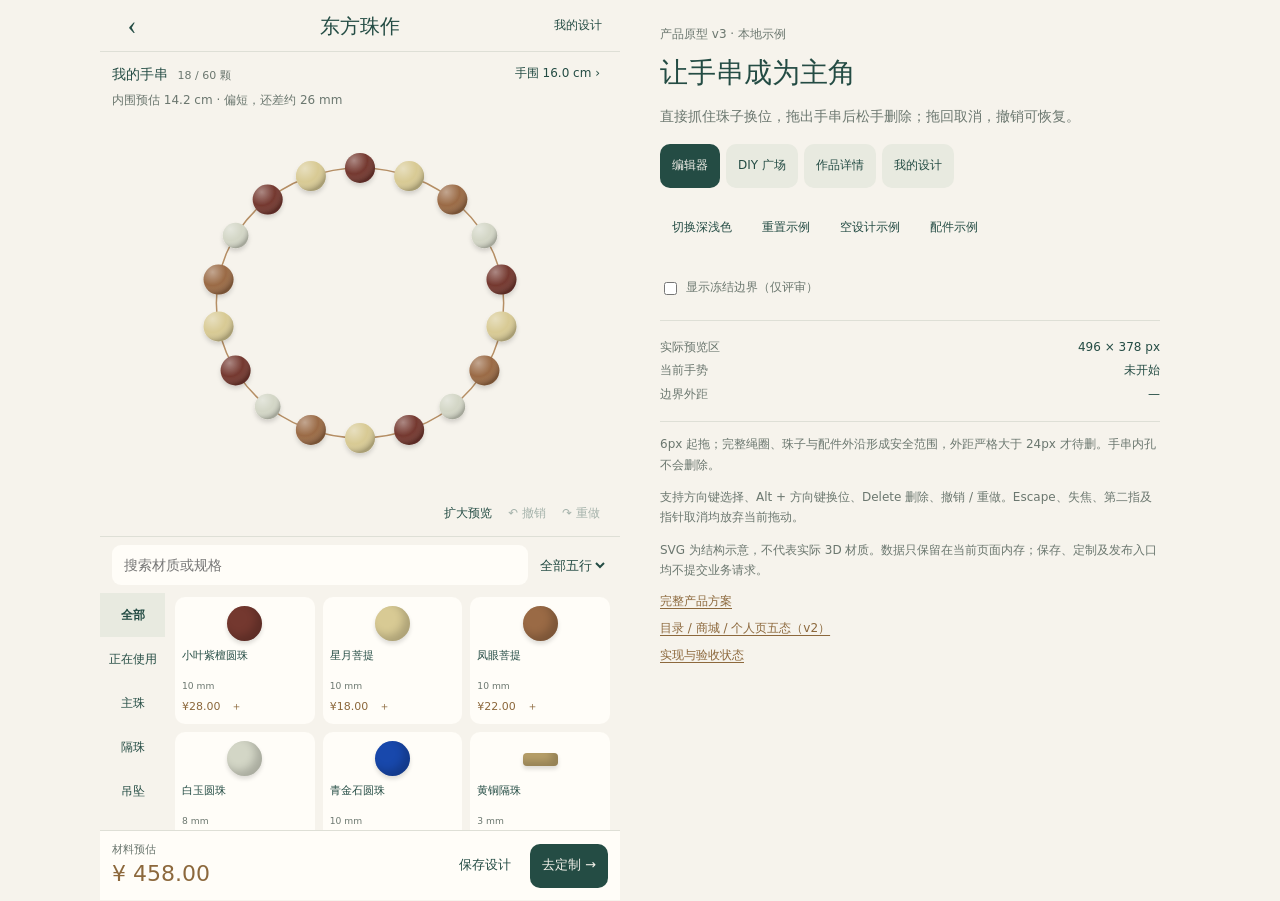
==== docs/product/prototypes/diy-direct-drag-v3/index.html @ c30945e5 "docs: specify DIY direct manipulation and design management" ====
<!doctype html>
<html lang="zh-CN">
<head>
  <meta charset="utf-8">
  <meta name="viewport" content="width=device-width,initial-scale=1">
  <title>大画布与直接拖拽 · 产品原型 v3</title>
  <link rel="stylesheet" href="prototype.css">
</head>
<body>
  <main class="prototype-layout">
    <div class="app" id="app" data-screen="editor">
      <header class="app-header"><button id="back" class="quiet icon" aria-label="返回 DIY 广场">‹</button><span id="page-title">东方珠作</span><button id="mine-entry" class="quiet small">我的设计</button></header>

      <section id="editor-screen" class="screen editor-screen" aria-label="DIY 编辑器">
        <div class="stage">
          <div class="design-meta"><span id="design-name">我的手串 <small id="count"></small></span><button id="wrist" class="quiet small">手围 16.0 cm ›</button></div>
          <p id="fit" class="fit"></p>
          <div id="scene" class="scene">
            <svg id="canvas" aria-label="手串预览，可直接拖动珠子换位或拖出删除" role="group" tabindex="0">
              <defs>
                <filter id="bead-shadow" x="-60%" y="-60%" width="220%" height="220%"><feDropShadow dx="0" dy="3" stdDeviation="2" flood-opacity=".15"/></filter>
                <radialGradient id="shine" cx="30%" cy="25%" r="75%"><stop offset="0" stop-color="#fff" stop-opacity=".4"/><stop offset=".6" stop-color="#fff" stop-opacity="0"/><stop offset="1" stop-color="#000" stop-opacity=".22"/></radialGradient>
              </defs>
              <ellipse id="cord" fill="none" stroke="var(--cord)" stroke-width="1.5"/>
              <path id="hull" class="debug-hull" fill="none"/>
              <circle id="drop-target" class="drop-target hidden" r="22"/>
              <g id="beads"></g>
            </svg>
            <p id="empty" class="empty hidden">从下方选一颗，开始你的手串</p>
          </div>
          <div class="stage-tools"><span id="gesture-hint" role="status" aria-live="polite"></span><button id="expand" class="quiet small" aria-pressed="false">扩大预览</button><button id="undo" class="quiet small" aria-label="撤销上次操作">↶ 撤销</button><button id="redo" class="quiet small" aria-label="重做上次操作">↷ 重做</button></div>
        </div>
        <section class="material-panel" aria-label="选择材料">
          <div class="search-row"><input id="search" type="search" placeholder="搜索材质或规格" aria-label="搜索材料"><select id="element" aria-label="五行筛选"><option value="">全部五行</option><option>木</option><option>土</option><option>金</option><option>水</option></select></div>
          <div class="material-browser"><nav id="categories" class="categories" aria-label="材料分类"></nav><div id="materials" class="materials"></div></div>
        </section>
        <footer class="checkout"><div><small>材料预估</small><strong id="price"></strong></div><button id="save" class="quiet">保存设计</button><button id="customize" class="primary">去定制 →</button></footer>
      </section>

      <section id="plaza-screen" class="screen hidden" aria-label="DIY 广场">
        <div class="compact-toolbar"><input id="work-search" type="search" placeholder="寻找喜欢的作品" aria-label="搜索作品"><button id="new-design" class="quiet">开始设计</button></div>
        <div id="plaza-list" class="work-list"></div>
      </section>

      <section id="detail-screen" class="screen hidden" aria-label="作品详情">
        <div class="detail-content"><div id="detail-preview" class="work-preview"></div><div class="work-summary"><h1 id="detail-name"></h1><p id="detail-author"></p></div><section class="used-materials"><h2>作品用料</h2><div id="detail-materials"></div></section></div>
        <footer class="detail-actions"><button id="copy-design" class="primary">复制并编辑</button></footer>
      </section>

      <section id="mine-screen" class="screen hidden" aria-label="我的设计">
        <div class="compact-toolbar"><span>我的作品</span><button id="mine-new" class="quiet">新建设计 ＋</button></div>
        <div id="mine-list" class="mine-list"></div>
      </section>
    </div>

    <aside class="review-panel">
      <p class="eyebrow">产品原型 v3 · 本地示例</p>
      <h1>让手串成为主角</h1>
      <p>直接抓住珠子换位，拖出手串后松手删除；拖回取消，撤销可恢复。</p>
      <nav class="prototype-nav" aria-label="原型页面"><button data-page="editor" aria-pressed="true">编辑器</button><button data-page="plaza">DIY 广场</button><button data-page="detail">作品详情</button><button data-page="mine">我的设计</button></nav>
      <div class="demo-tools"><button id="theme">切换深浅色</button><button id="reset">重置示例</button><button id="clear">空设计示例</button><button id="accessories">配件示例</button></div>
      <label class="debug-toggle"><input id="show-boundary" type="checkbox"> 显示冻结边界（仅评审）</label>
      <dl class="measurements"><div><dt>实际预览区</dt><dd id="measurement">—</dd></div><div><dt>当前手势</dt><dd id="gesture-state">未开始</dd></div><div><dt>边界外距</dt><dd id="outside-distance">—</dd></div></dl>
      <p class="review-note">6px 起拖；完整绳圈、珠子与配件外沿形成安全范围，外距严格大于 24px 才待删。手串内孔不会删除。</p>
      <p class="review-note">支持方向键选择、Alt + 方向键换位、Delete 删除、撤销 / 重做。Escape、失焦、第二指及指针取消均放弃当前拖动。</p>
      <p class="review-note">SVG 为结构示意，不代表实际 3D 材质。数据只保留在当前页面内存；保存、定制及发布入口均不提交业务请求。</p>
      <p class="links"><a href="../../DIY大画布与直接拖拽产品原型方案.md">完整产品方案</a><a href="../diy-open-canvas-v2/index.html">目录 / 商城 / 个人页五态（v2）</a><a href="../../../reports/2026-10-20-DIY大画布与直接拖拽.md">实现与验收状态</a></p>
    </aside>
  </main>
  <dialog id="dialog"><h2 id="dialog-title"></h2><div id="dialog-body"></div><div class="dialog-actions"><button id="dialog-close" class="quiet">关闭</button></div></dialog>
  <div id="announcement" class="sr-only" role="status" aria-live="polite"></div>
  <script type="module" src="prototype.mjs"></script>
</body>
</html>
---- docs/product/prototypes/diy-direct-drag-v3/prototype.css ----
:root{color-scheme:light;--bg:#f6f3ec;--surface:#fffdf8;--ink:#244c44;--muted:#6b776f;--accent:#8c683c;--line:#dedfd6;--soft:#e8eae0;--cord:#b58e64;--danger:#a44737;--shadow:#20392a22}
body.dark{color-scheme:dark;--bg:#1c211e;--surface:#252e28;--ink:#dce6d8;--muted:#abb6aa;--accent:#d2b787;--line:#465044;--soft:#374138;--cord:#ceb08e;--danger:#ffb4a2;--shadow:#0005}
*{box-sizing:border-box}body{margin:0;background:var(--bg);color:var(--ink);font:14px/1.45 system-ui,sans-serif}button,input,select{font:inherit;color:inherit}button{min-height:44px;cursor:pointer;border:0;border-radius:10px;background:var(--soft);padding:8px 12px;touch-action:manipulation}button:disabled{opacity:.38;cursor:default}button:focus-visible,input:focus-visible,select:focus-visible,[tabindex]:focus-visible{outline:2px solid var(--accent);outline-offset:3px}button[aria-pressed=true]{background:var(--ink);color:var(--bg)}a{color:var(--accent);text-underline-offset:3px}.quiet{background:transparent}.small{font-size:12px;padding-inline:8px}.primary{background:var(--ink);color:var(--bg)}.hidden{display:none!important}.sr-only{position:absolute;width:1px;height:1px;overflow:hidden;clip:rect(0,0,0,0);white-space:nowrap}
.prototype-layout{max-width:1080px;margin:0 auto;display:grid;grid-template-columns:minmax(320px,520px) minmax(260px,1fr);gap:40px}.app{height:100svh;min-height:640px;max-height:1100px;min-width:0;display:flex;flex-direction:column}.app-header{height:52px;flex:none;display:grid;grid-template-columns:100px 1fr 100px;align-items:center;text-align:center;font:20px/1.3 Georgia,serif;padding:0 10px;border-bottom:1px solid var(--line)}.app-header .icon{justify-self:start;font-size:27px;width:44px}.app-header .small{justify-self:end;font-family:system-ui,sans-serif}.screen{display:flex;flex:1;min-height:0;flex-direction:column}.stage{flex:none;padding:4px 12px 0}.design-meta{display:flex;align-items:center;justify-content:space-between;gap:8px;min-height:36px}.design-meta>span{min-width:0;white-space:nowrap;overflow:hidden;text-overflow:ellipsis}.design-meta small{font-size:11px;color:var(--muted);margin-left:5px}.design-meta button{min-height:36px;flex:none}.fit{margin:0;font-size:12px;min-height:22px;color:var(--muted)}.scene{position:relative;height:clamp(300px,42svh,390px)}.scene svg{display:block;width:100%;height:100%;overflow:visible;touch-action:none;user-select:none;-webkit-user-select:none}.scene [data-bead-id]{cursor:grab;outline:none}.scene [data-bead-id]:focus-visible .selection-ring{stroke:var(--accent);stroke-dasharray:3 2}.scene.dragging [data-bead-id]{cursor:grabbing}.selection-ring{fill:none;stroke:transparent;stroke-width:2}.scene [data-selected=true] .selection-ring{stroke:var(--accent)}.scene [data-delete=true] .selection-ring{stroke:var(--danger);stroke-width:3}.drop-target{fill:none;stroke:var(--accent);stroke-width:2;stroke-dasharray:3 3;pointer-events:none}.debug-hull{stroke:var(--accent);stroke-dasharray:4 4;stroke-width:1;opacity:0;pointer-events:none}.scene.show-boundary .debug-hull{opacity:.6}.empty{position:absolute;inset:45% 12px auto;text-align:center;color:var(--muted);pointer-events:none}.stage-tools{min-height:44px;display:flex;align-items:center;gap:0}.stage-tools>span{margin-right:auto;font-size:11px;color:var(--danger);max-width:130px}.stage-tools button{white-space:nowrap;flex:none}.stage-tools>span:empty{flex:1}.stage-tools button:focus-visible{outline-offset:-2px}
.material-panel{flex:1;min-height:126px;display:flex;flex-direction:column;border-top:1px solid var(--line)}.search-row{display:flex;align-items:center;gap:8px;padding:8px 12px;flex:none}.search-row input,.compact-toolbar input{flex:1;min-width:0;border:0;border-radius:9px;padding:10px 12px;background:var(--surface);min-height:40px}.search-row select{max-width:104px;border:0;background:transparent;min-height:40px;font-size:13px}.material-browser{display:flex;min-height:0;flex:1}.categories{width:65px;flex:none;overflow:auto}.categories button{display:block;width:100%;padding:8px 3px;background:transparent;border-radius:0;font-size:12px}.categories button[aria-pressed=true]{color:var(--ink);background:var(--soft);font-weight:600}.materials{flex:1;min-width:0;overflow:auto;display:grid;grid-template-columns:repeat(3,minmax(0,1fr));align-content:start;gap:8px;padding:4px 10px 10px}.material{background:var(--surface);display:flex;flex-direction:column;align-items:flex-start;text-align:left;padding:9px 7px;min-height:127px;font-size:11px}.material-art{display:block;align-self:center;width:35px;height:35px;border-radius:50%;box-shadow:inset -6px -5px 8px #0003,0 3px 4px #0002;margin-bottom:8px}.material-art.pendant{border:9px solid #87a58d;background:transparent!important;box-shadow:0 2px 4px #0002}.material-art.spacer{height:13px;border-radius:4px;margin-top:12px;margin-bottom:18px}.material strong{font-weight:500;min-height:30px;line-height:1.35}.material small{color:var(--muted)}.material b{font-weight:500;color:var(--accent);margin-top:auto}.materials .no-result{grid-column:1/-1;color:var(--muted)}.checkout{min-height:70px;display:flex;align-items:center;gap:7px;flex:none;padding:8px 12px max(8px,env(safe-area-inset-bottom));background:var(--surface);border-top:1px solid var(--line)}.checkout>div{margin-right:auto}.checkout small{display:block;font-size:11px;color:var(--muted)}.checkout strong{display:block;color:var(--accent);font-size:22px;font-weight:500}.checkout button{font-size:13px;padding-inline:12px}.app.expanded .scene{height:calc(100svh - 232px);min-height:300px}.app.expanded .material-panel{display:none}
.compact-toolbar{display:flex;align-items:center;gap:8px;padding:12px;flex:none}.compact-toolbar>span{margin-right:auto}.compact-toolbar button{font-size:13px;white-space:nowrap}.work-list{padding:0 12px 16px;display:grid;grid-template-columns:repeat(2,minmax(0,1fr));gap:12px;overflow:auto;align-content:start}.work-card{padding:0;background:transparent;text-align:left;display:flex;flex-direction:column;gap:5px}.work-card .work-thumb{width:100%;aspect-ratio:1;background:var(--soft);border-radius:12px;overflow:hidden}.work-thumb svg{width:100%;height:100%}.work-card strong{font-size:15px;font-weight:500}.work-card small{color:var(--muted);font-size:12px}.detail-content{overflow:auto;flex:1;padding:12px 16px}.work-preview{height:310px}.work-preview svg{width:100%;height:100%}.work-summary h1{font-size:21px;margin:4px 0}.work-summary p{font-size:13px;color:var(--muted);margin:6px 0 20px}.used-materials h2{font-size:16px;font-weight:500;margin:0 0 12px}.used-materials>div{display:flex;flex-wrap:wrap;gap:8px}.used-materials span{font-size:12px;padding:8px 10px;border-radius:8px;background:var(--surface)}.detail-actions{padding:12px 16px max(12px,env(safe-area-inset-bottom));background:var(--surface);border-top:1px solid var(--line);display:flex}.detail-actions button{width:100%}.mine-list{overflow:auto;flex:1;padding:0 12px 12px}.mine-card{display:grid;grid-template-columns:98px 1fr;gap:12px;padding:14px 0;border-bottom:1px solid var(--line)}.mine-card .work-thumb{width:98px;height:98px;background:var(--soft);border-radius:10px}.mine-card h2{font-size:16px;margin:0 0 4px;font-weight:500}.mine-card small{display:block;color:var(--muted)}.mine-card .status{font-size:11px;color:var(--accent)}.mine-card .actions{display:flex;gap:6px;flex-wrap:wrap;margin-top:5px}.mine-card .actions button{font-size:12px;padding:6px 9px;min-height:40px}
.review-panel{padding:26px 20px 30px 0;align-self:start}.eyebrow{color:var(--accent);font-size:12px;margin-top:0}.review-panel h1{font:28px/1.3 Georgia,serif;margin:10px 0}.review-panel p{color:var(--muted)}.prototype-nav,.demo-tools{display:flex;flex-wrap:wrap;gap:6px;margin:18px 0}.prototype-nav button,.demo-tools button{font-size:12px}.demo-tools button{background:transparent}.debug-toggle{display:flex;align-items:center;gap:6px;color:var(--muted);font-size:12px;min-height:40px}.measurements{font-size:12px;padding:12px 0;border-top:1px solid var(--line);border-bottom:1px solid var(--line)}.measurements>div{display:flex;justify-content:space-between;gap:12px;margin:6px 0}.measurements dt{color:var(--muted)}.measurements dd{margin:0;text-align:right}.review-note{font-size:12px;line-height:1.7}.links{display:flex;flex-direction:column;gap:10px;font-size:12px}dialog{max-width:360px;width:calc(100% - 30px);border:0;border-radius:15px;padding:22px;background:var(--surface);color:var(--ink);box-shadow:0 14px 50px var(--shadow)}dialog::backdrop{background:#0005}dialog h2{font-size:20px;margin:0 0 12px}dialog .dialog-actions{display:flex;justify-content:flex-end;margin-top:18px}dialog input{width:100%;margin-top:15px}
@media(max-width:800px){.prototype-layout{display:block;max-width:560px}.review-panel{padding:24px 16px;border-top:1px solid var(--line)}.materials{grid-template-columns:repeat(3,minmax(0,1fr))}.app{max-height:none}}
@media(max-width:370px){.materials{grid-template-columns:repeat(2,minmax(0,1fr));gap:6px;padding-inline:7px}.stage-tools button{padding-inline:5px;font-size:11px}.stage-tools>span{max-width:104px;font-size:10px}.app-header{grid-template-columns:80px 1fr 80px}.design-meta{font-size:13px}.checkout button{padding-inline:9px}.checkout strong{font-size:20px}}
@media(max-height:700px){.scene{height:260px}.app{min-height:640px}.stage-tools{min-height:40px}.stage-tools button{min-height:40px}}
.mine-card{display:block}.mine-open{display:grid;grid-template-columns:98px 1fr;align-items:center;gap:12px;width:100%;padding:0;text-align:left;background:transparent}.mine-card>.actions{display:flex;justify-content:flex-end;margin:2px 0 0}
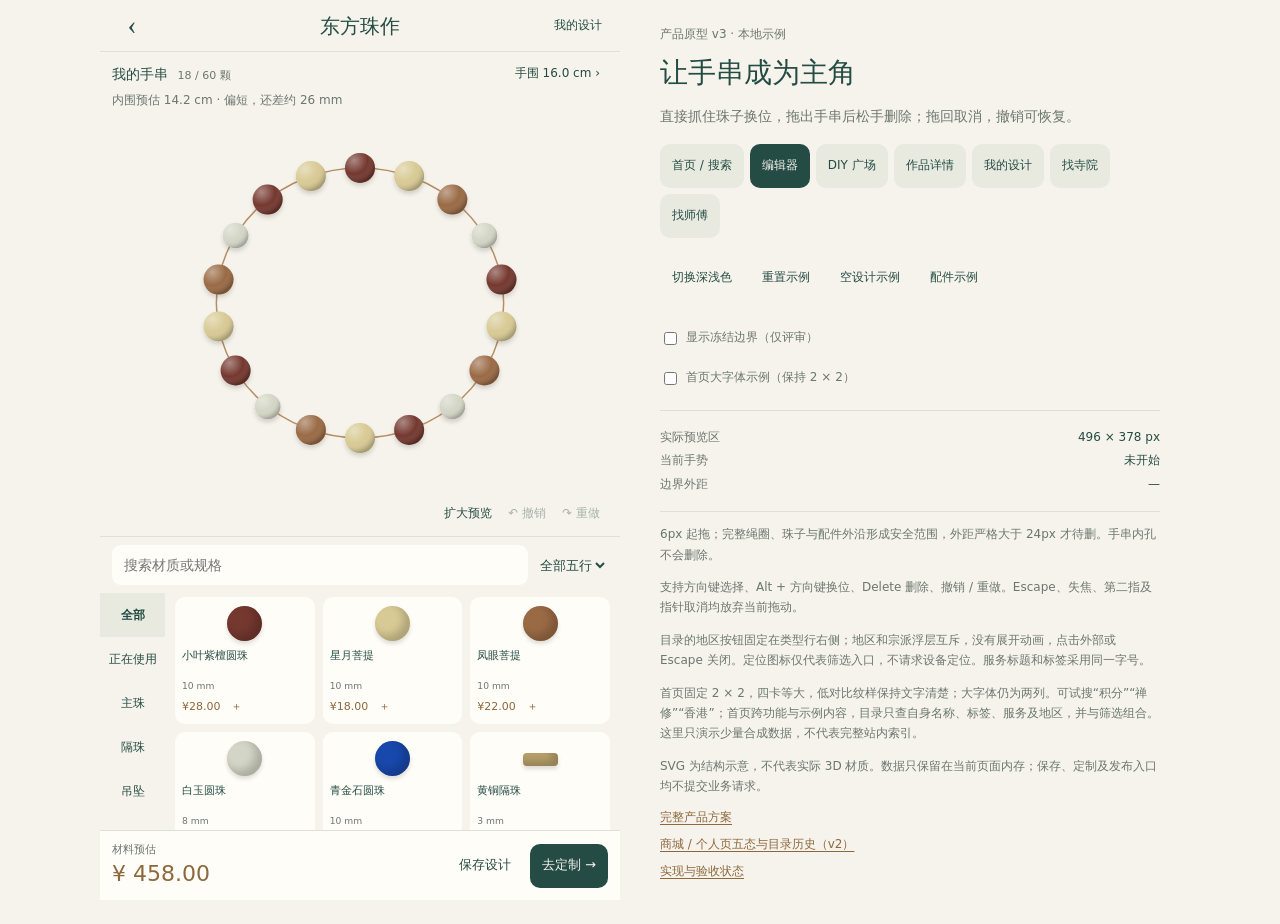
==== commit b6cae192: "docs: extend prototypes with directory filters and home search" ====
--- a/docs/product/prototypes/diy-direct-drag-v3/index.html
+++ b/docs/product/prototypes/diy-direct-drag-v3/index.html
@@ -10,6 +10,17 @@
   <main class="prototype-layout">
     <div class="app" id="app" data-screen="editor">
       <header class="app-header"><button id="back" class="quiet icon" aria-label="返回 DIY 广场">‹</button><span id="page-title">东方珠作</span><button id="mine-entry" class="quiet small">我的设计</button></header>
+
+      <section id="home-screen" class="screen hidden" aria-label="首页">
+        <div class="compact-toolbar"><input id="site-search" type="search" placeholder="搜索功能、内容" aria-label="搜索全站功能与内容"><button id="site-search-submit" class="quiet">搜索</button></div>
+        <nav class="home-core" aria-label="首页核心入口">
+          <button class="home-temple" data-home-page="temple"><svg viewBox="0 0 24 24" fill="none" stroke="currentColor" stroke-width="1.6" aria-hidden="true"><path d="M3 10 12 4l9 6M5 10h14v11H5zM3 21h18M10 14h4v7M3 10h18"/></svg><span>找寺院</span></button>
+          <button class="home-master" data-home-page="master"><svg viewBox="0 0 24 24" fill="none" stroke="currentColor" stroke-width="1.6" aria-hidden="true"><circle cx="12" cy="7" r="4"/><path d="M4 22v-4c0-5 16-5 16 0v4"/></svg><span>找师傅</span></button>
+          <button class="home-diy" data-home-page="plaza"><svg viewBox="0 0 24 24" fill="none" stroke="currentColor" stroke-width="1.6" aria-hidden="true"><circle cx="12" cy="4" r="2"/><circle cx="18.5" cy="7" r="2"/><circle cx="20" cy="14" r="2"/><circle cx="15" cy="20" r="2"/><circle cx="7" cy="20" r="2"/><circle cx="3" cy="13" r="2"/><circle cx="5" cy="6" r="2"/></svg><span>DIY 手串</span></button>
+          <button id="home-points" class="home-points"><svg viewBox="0 0 24 24" fill="none" stroke="currentColor" stroke-width="1.6" aria-hidden="true"><circle cx="12" cy="12" r="10"/><path d="m12 5 2.1 4.3 4.9.7-3.5 3.4.8 4.8-4.3-2.3-4.3 2.3.8-4.8L5 10l4.9-.7Z"/></svg><span>积分中心</span></button>
+        </nav>
+        <div id="site-search-results" class="site-search-results" aria-live="polite"><p class="review-note">搜索站内功能与内容，或从上方入口开始。</p></div>
+      </section>
 
       <section id="editor-screen" class="screen editor-screen" aria-label="DIY 编辑器">
         <div class="stage">
@@ -51,20 +62,33 @@
         <div class="compact-toolbar"><span>我的作品</span><button id="mine-new" class="quiet">新建设计 ＋</button></div>
         <div id="mine-list" class="mine-list"></div>
       </section>
+
+      <section id="directory-screen" class="screen hidden" aria-label="目录筛选示例">
+        <div class="directory-search-row"><input id="directory-search" type="search" placeholder="搜索寺院名称、标签、服务或地区" aria-label="搜索寺院名称、标签、服务或地区"></div>
+        <div id="directory-anchor" class="directory-anchor">
+          <div class="directory-filter-bar"><nav id="directory-types" class="directory-types" aria-label="宗教与信俗类型"></nav><button id="directory-region" class="directory-region" aria-haspopup="true" aria-expanded="false" aria-controls="directory-region-panel"><svg viewBox="0 0 24 24" width="16" height="16" fill="none" stroke="currentColor" stroke-width="1.6" aria-hidden="true"><path d="M19 10c0 5-7 11-7 11S5 15 5 10a7 7 0 1 1 14 0Z"/><circle cx="12" cy="10" r="2.5"/></svg><span id="directory-region-label">地区</span><span aria-hidden="true">⌄</span></button></div>
+          <div id="directory-tradition-panel" class="directory-popover hidden" role="group" aria-label="宗派与信俗"></div>
+          <div id="directory-region-panel" class="directory-popover directory-region-panel hidden" role="group" aria-label="地区选择"></div>
+        </div>
+        <div id="directory-content" class="directory-content"><aside class="directory-services"><h2>服务</h2><div id="directory-services"></div></aside><div id="directory-results" class="directory-results"></div></div>
+      </section>
     </div>
 
     <aside class="review-panel">
       <p class="eyebrow">产品原型 v3 · 本地示例</p>
       <h1>让手串成为主角</h1>
       <p>直接抓住珠子换位，拖出手串后松手删除；拖回取消，撤销可恢复。</p>
-      <nav class="prototype-nav" aria-label="原型页面"><button data-page="editor" aria-pressed="true">编辑器</button><button data-page="plaza">DIY 广场</button><button data-page="detail">作品详情</button><button data-page="mine">我的设计</button></nav>
+      <nav class="prototype-nav" aria-label="原型页面"><button data-page="home">首页 / 搜索</button><button data-page="editor" aria-pressed="true">编辑器</button><button data-page="plaza">DIY 广场</button><button data-page="detail">作品详情</button><button data-page="mine">我的设计</button><button data-page="temple">找寺院</button><button data-page="master">找师傅</button></nav>
       <div class="demo-tools"><button id="theme">切换深浅色</button><button id="reset">重置示例</button><button id="clear">空设计示例</button><button id="accessories">配件示例</button></div>
       <label class="debug-toggle"><input id="show-boundary" type="checkbox"> 显示冻结边界（仅评审）</label>
+      <label class="debug-toggle"><input id="large-text" type="checkbox"> 首页大字体示例（保持 2 × 2）</label>
       <dl class="measurements"><div><dt>实际预览区</dt><dd id="measurement">—</dd></div><div><dt>当前手势</dt><dd id="gesture-state">未开始</dd></div><div><dt>边界外距</dt><dd id="outside-distance">—</dd></div></dl>
       <p class="review-note">6px 起拖；完整绳圈、珠子与配件外沿形成安全范围，外距严格大于 24px 才待删。手串内孔不会删除。</p>
       <p class="review-note">支持方向键选择、Alt + 方向键换位、Delete 删除、撤销 / 重做。Escape、失焦、第二指及指针取消均放弃当前拖动。</p>
+      <p class="review-note">目录的地区按钮固定在类型行右侧；地区和宗派浮层互斥，没有展开动画，点击外部或 Escape 关闭。定位图标仅代表筛选入口，不请求设备定位。服务标题和标签采用同一字号。</p>
+      <p class="review-note">首页固定 2 × 2，四卡等大，低对比纹样保持文字清楚；大字体仍为两列。可试搜“积分”“禅修”“香港”；首页跨功能与示例内容，目录只查自身名称、标签、服务及地区，并与筛选组合。这里只演示少量合成数据，不代表完整站内索引。</p>
       <p class="review-note">SVG 为结构示意，不代表实际 3D 材质。数据只保留在当前页面内存；保存、定制及发布入口均不提交业务请求。</p>
-      <p class="links"><a href="../../DIY大画布与直接拖拽产品原型方案.md">完整产品方案</a><a href="../diy-open-canvas-v2/index.html">目录 / 商城 / 个人页五态（v2）</a><a href="../../../reports/2026-10-20-DIY大画布与直接拖拽.md">实现与验收状态</a></p>
+      <p class="links"><a href="../../DIY大画布与直接拖拽产品原型方案.md">完整产品方案</a><a href="../diy-open-canvas-v2/index.html">商城 / 个人页五态与目录历史（v2）</a><a href="../../../reports/2026-10-20-DIY大画布与直接拖拽.md">实现与验收状态</a></p>
     </aside>
   </main>
   <dialog id="dialog"><h2 id="dialog-title"></h2><div id="dialog-body"></div><div class="dialog-actions"><button id="dialog-close" class="quiet">关闭</button></div></dialog>
--- a/docs/product/prototypes/diy-direct-drag-v3/prototype.css
+++ b/docs/product/prototypes/diy-direct-drag-v3/prototype.css
@@ -9,3 +9,24 @@
 @media(max-width:370px){.materials{grid-template-columns:repeat(2,minmax(0,1fr));gap:6px;padding-inline:7px}.stage-tools button{padding-inline:5px;font-size:11px}.stage-tools>span{max-width:104px;font-size:10px}.app-header{grid-template-columns:80px 1fr 80px}.design-meta{font-size:13px}.checkout button{padding-inline:9px}.checkout strong{font-size:20px}}
 @media(max-height:700px){.scene{height:260px}.app{min-height:640px}.stage-tools{min-height:40px}.stage-tools button{min-height:40px}}
 .mine-card{display:block}.mine-open{display:grid;grid-template-columns:98px 1fr;align-items:center;gap:12px;width:100%;padding:0;text-align:left;background:transparent}.mine-card>.actions{display:flex;justify-content:flex-end;margin:2px 0 0}
+.directory-anchor{position:relative;flex:none;z-index:4}.directory-filter-bar{display:flex;align-items:stretch;min-width:0;border-bottom:1px solid var(--line)}.directory-types{display:flex;align-items:center;gap:14px;min-width:0;flex:1;overflow-x:auto;overscroll-behavior-inline:contain;padding:4px 12px;scrollbar-width:none}.directory-types::-webkit-scrollbar{display:none}.directory-types button{flex:none;background:transparent;border-radius:0;padding:8px 0;white-space:nowrap;font-size:13px}.directory-types button[aria-pressed=true]{color:var(--accent);box-shadow:inset 0 -2px currentColor}.directory-region{flex:none;display:flex;align-items:center;gap:4px;min-width:72px;max-width:120px;padding:4px 10px;border-radius:0;background:var(--bg);font-size:13px}.directory-region>span:first-of-type{overflow:hidden;text-overflow:ellipsis;white-space:nowrap}.directory-region svg{flex:none}.directory-region[aria-expanded=true]{color:var(--accent)}.directory-popover{position:absolute;top:100%;left:8px;right:8px;display:flex;flex-wrap:wrap;gap:4px;padding:8px;background:var(--surface);border-radius:12px;box-shadow:0 7px 23px var(--shadow);max-height:220px;overflow:auto;animation:none;transition:none;z-index:5}.directory-popover button{font-size:13px;background:transparent;padding:8px 10px;animation:none;transition:none}.directory-popover button[aria-pressed=true]{background:var(--soft);color:var(--ink)}.directory-region-panel{left:auto;width:min(290px,calc(100% - 16px))}.directory-content{display:flex;flex:1;min-height:0;--directory-label-size:13px}.directory-services{width:82px;flex:none;overflow:auto;padding:8px 4px;border-right:1px solid var(--line)}.directory-services h2,.directory-services button{font-size:var(--directory-label-size);line-height:1.5}.directory-services h2{font-weight:600;margin:4px 0 6px;text-align:center;color:var(--accent)}.directory-services button{width:100%;background:transparent;border-radius:8px;padding:9px 4px;min-height:44px}.directory-services button[aria-pressed=true]{background:var(--soft);color:var(--ink)}.directory-results{flex:1;min-width:0;padding:12px;overflow:auto}.directory-result{width:100%;display:block;background:var(--surface);text-align:left;margin-bottom:12px;padding:16px 12px;min-height:120px}.directory-result strong{display:block;font-size:16px;font-weight:500;margin-bottom:8px}.directory-result span{display:block;color:var(--muted);font-size:12px;margin-top:4px}
+
+#home-screen{overflow:auto}
+.home-core{display:grid;grid-template-columns:repeat(2,minmax(0,1fr));gap:10px;padding:0 12px 12px;flex:none}
+.home-core>button{position:relative;isolation:isolate;display:flex;flex-direction:column;align-items:flex-start;justify-content:center;gap:7px;min-width:0;height:104px;padding:16px 18px;background:var(--surface);border:0;border-radius:12px;overflow:hidden;text-align:left;color:var(--ink)}
+.home-core>button::before{content:"";position:absolute;inset:0 0 0 auto;width:140px;background:currentColor;opacity:.14;mask-size:contain;mask-position:right center;mask-repeat:no-repeat;pointer-events:none;z-index:-1}
+.home-core>button>svg{width:26px;height:26px;flex:none}
+.home-core>button>span{font-size:15px;font-weight:600;line-height:1.4}
+.home-temple::before{mask-image:url("patterns/roof.svg")}
+.home-master::before{mask-image:url("patterns/figure.svg")}
+.home-diy::before{mask-image:url("patterns/bracelet.svg")}
+.home-points::before{mask-image:url("patterns/stars.svg")}
+.large-text .home-core>button{height:120px;padding:16px}
+.large-text .home-core>button>span{font-size:20px}
+.site-search-results{padding:0 12px 16px}
+.site-search-results h2{font-size:14px;font-weight:600;margin:18px 0 6px}
+.site-result{display:flex;align-items:center;justify-content:space-between;gap:12px;width:100%;text-align:left;background:transparent;padding:14px 2px;border-radius:0;border-bottom:1px solid var(--line)}
+.site-result strong{font-size:14px;font-weight:500}
+.site-result span{font-size:11px;flex:none;color:var(--muted)}
+.directory-search-row{display:flex;padding:10px 12px;flex:none}
+.directory-search-row input{width:100%;min-width:0;border:0;border-radius:9px;padding:10px 12px;background:var(--surface);min-height:40px;font-size:13px}
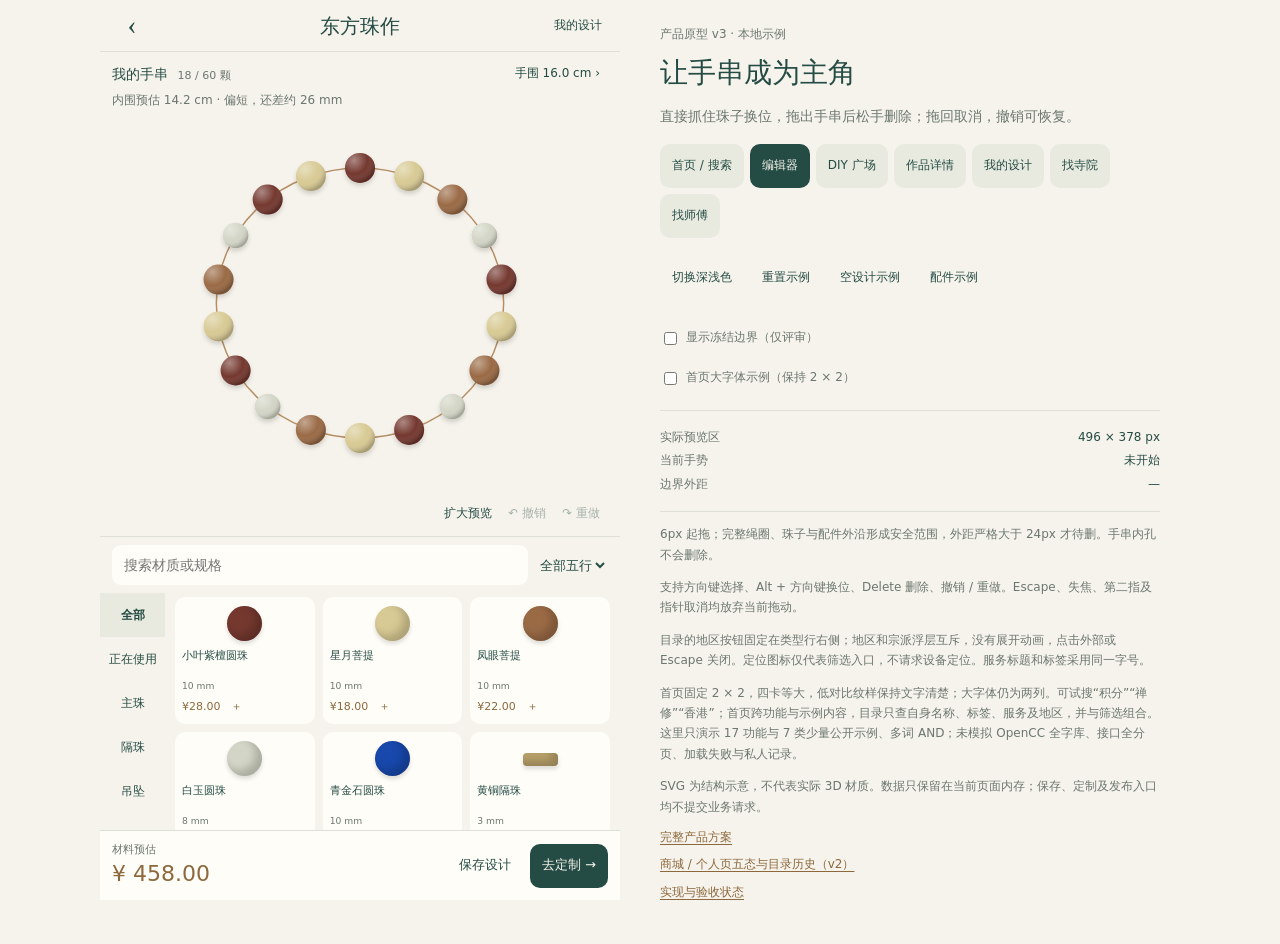
==== commit a54aed2f: "docs: define public search scope and matching contract" ====
--- a/docs/product/prototypes/diy-direct-drag-v3/index.html
+++ b/docs/product/prototypes/diy-direct-drag-v3/index.html
@@ -12,7 +12,7 @@
       <header class="app-header"><button id="back" class="quiet icon" aria-label="返回 DIY 广场">‹</button><span id="page-title">东方珠作</span><button id="mine-entry" class="quiet small">我的设计</button></header>
 
       <section id="home-screen" class="screen hidden" aria-label="首页">
-        <div class="compact-toolbar"><input id="site-search" type="search" placeholder="搜索功能、内容" aria-label="搜索全站功能与内容"><button id="site-search-submit" class="quiet">搜索</button></div>
+        <div class="compact-toolbar"><input id="site-search" type="search" maxlength="80" placeholder="搜索功能、内容" aria-label="搜索全站功能与内容"><button id="site-search-submit" class="quiet">搜索</button></div>
         <nav class="home-core" aria-label="首页核心入口">
           <button class="home-temple" data-home-page="temple"><svg viewBox="0 0 24 24" fill="none" stroke="currentColor" stroke-width="1.6" aria-hidden="true"><path d="M3 10 12 4l9 6M5 10h14v11H5zM3 21h18M10 14h4v7M3 10h18"/></svg><span>找寺院</span></button>
           <button class="home-master" data-home-page="master"><svg viewBox="0 0 24 24" fill="none" stroke="currentColor" stroke-width="1.6" aria-hidden="true"><circle cx="12" cy="7" r="4"/><path d="M4 22v-4c0-5 16-5 16 0v4"/></svg><span>找师傅</span></button>
@@ -86,7 +86,7 @@
       <p class="review-note">6px 起拖；完整绳圈、珠子与配件外沿形成安全范围，外距严格大于 24px 才待删。手串内孔不会删除。</p>
       <p class="review-note">支持方向键选择、Alt + 方向键换位、Delete 删除、撤销 / 重做。Escape、失焦、第二指及指针取消均放弃当前拖动。</p>
       <p class="review-note">目录的地区按钮固定在类型行右侧；地区和宗派浮层互斥，没有展开动画，点击外部或 Escape 关闭。定位图标仅代表筛选入口，不请求设备定位。服务标题和标签采用同一字号。</p>
-      <p class="review-note">首页固定 2 × 2，四卡等大，低对比纹样保持文字清楚；大字体仍为两列。可试搜“积分”“禅修”“香港”；首页跨功能与示例内容，目录只查自身名称、标签、服务及地区，并与筛选组合。这里只演示少量合成数据，不代表完整站内索引。</p>
+      <p class="review-note">首页固定 2 × 2，四卡等大，低对比纹样保持文字清楚；大字体仍为两列。可试搜“积分”“禅修”“香港”；首页跨功能与示例内容，目录只查自身名称、标签、服务及地区，并与筛选组合。这里只演示 17 功能与 7 类少量公开示例、多词 AND；未模拟 OpenCC 全字库、接口全分页、加载失败与私人记录。</p>
       <p class="review-note">SVG 为结构示意，不代表实际 3D 材质。数据只保留在当前页面内存；保存、定制及发布入口均不提交业务请求。</p>
       <p class="links"><a href="../../DIY大画布与直接拖拽产品原型方案.md">完整产品方案</a><a href="../diy-open-canvas-v2/index.html">商城 / 个人页五态与目录历史（v2）</a><a href="../../../reports/2026-10-20-DIY大画布与直接拖拽.md">实现与验收状态</a></p>
     </aside>
